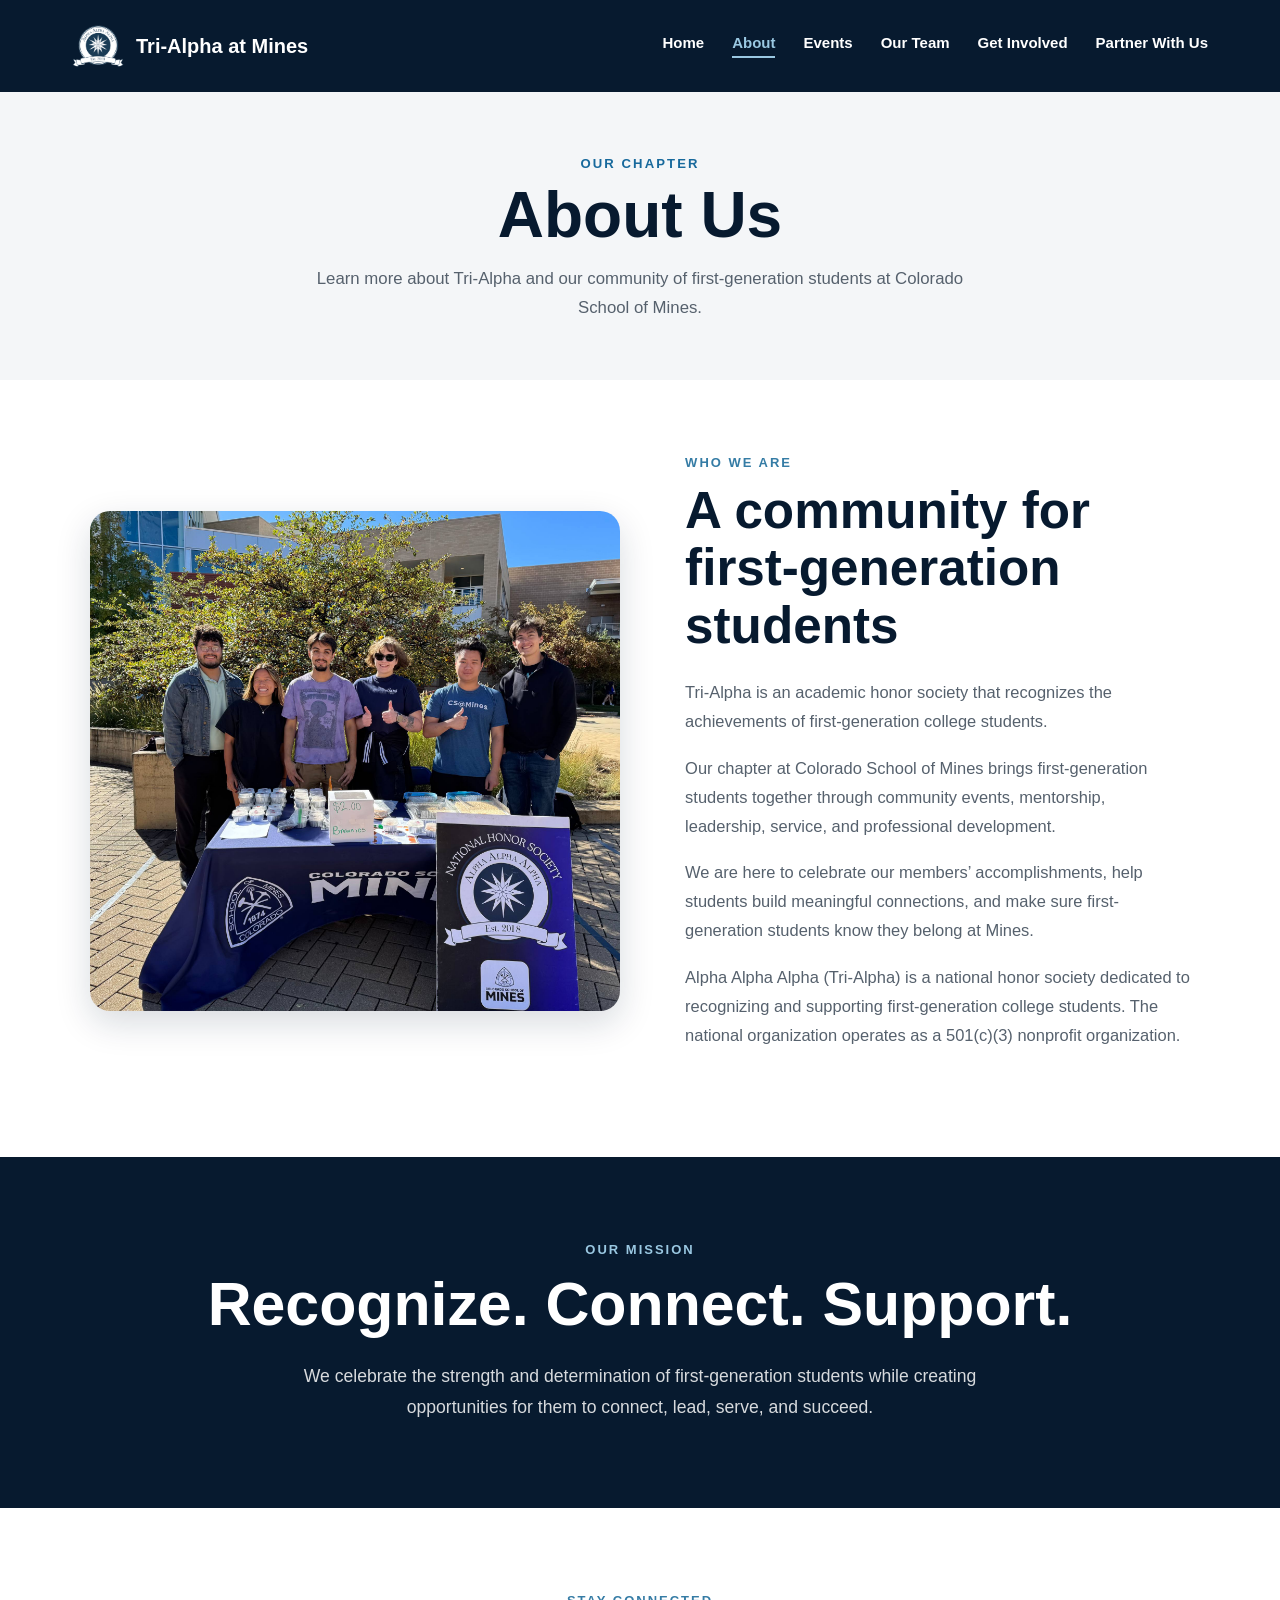
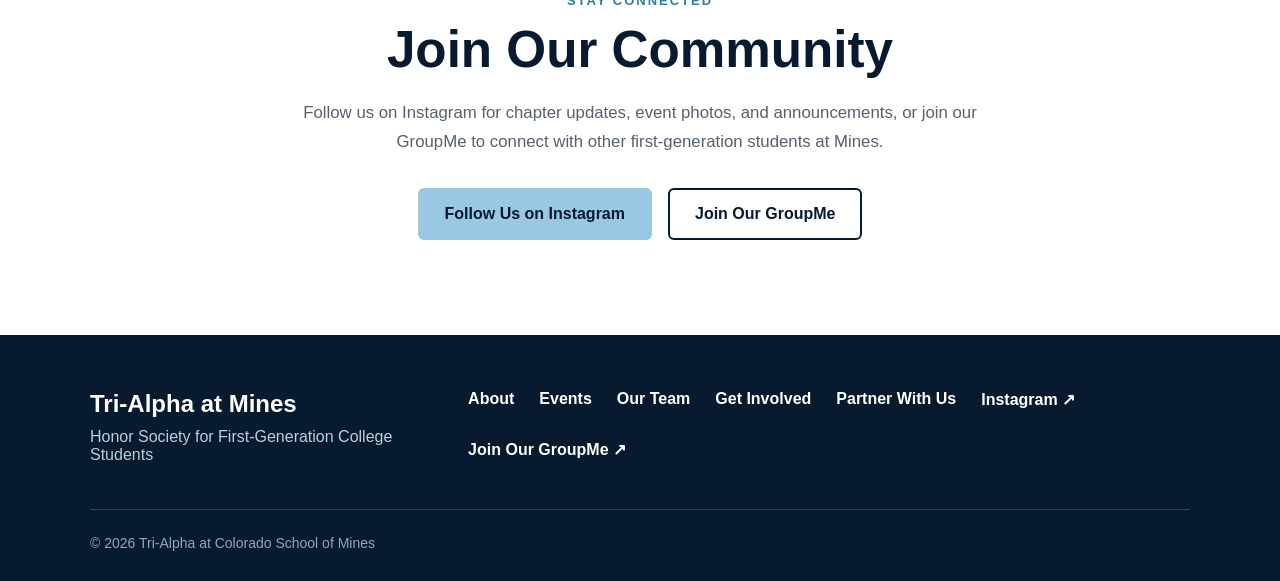
==== about/index.html @ b5d62926 "Add files via upload" ====
<!DOCTYPE html>
<html lang="en">

<head>
    <meta charset="UTF-8">

    <meta
        name="viewport"
        content="width=device-width, initial-scale=1.0"
    >

    <title>About Us | Tri-Alpha at Mines</title>

    <link rel="stylesheet" href="../style.css">

    <link
        rel="icon"
        type="image/png"
        href="../image/tri.alpha.logo.png"
    >
</head>

<body>

    <!-- Navigation -->

    <header class="page-header">

        <nav class="navbar">

            <a class="logo" href="../">
                <img
                    src="../image/tri.alpha.logo.png"
                    alt="Tri-Alpha logo"
                >

                <span>Tri-Alpha at Mines</span>
            </a>

            <div class="nav-links">
                <a href="../">Home</a>

                <a
                    class="active-nav-link"
                    href="../about/"
                >
                    About
                </a>

                <a href="../events/">Events</a>
                <a href="../team/">Our Team</a>
                <a href="../contact/">Get Involved</a>
                <a href="../partner/">Partner With Us</a>
            </div>

        </nav>

    </header>


    <main>

        <!-- Page heading -->

        <section class="team-page-heading">

            <p class="team-page-label">
                Our Chapter
            </p>

            <h1>About Us</h1>

            <p class="team-page-description">
                Learn more about Tri-Alpha and our community of
                first-generation students at Colorado School of Mines.
            </p>

        </section>


        <!-- About Tri-Alpha -->

        <section class="section about-main-section">

            <div class="about-main-grid">

                <div class="about-main-image">

                    <img
                        src="../image/about.jpg"
                        alt="Tri-Alpha members at Colorado School of Mines"
                    >

                </div>


                <div class="about-main-content">

                    <p class="section-label">
                        Who We Are
                    </p>

                    <h2>
                        A community for first-generation students
                    </h2>

                    <p>
                        Tri-Alpha is an academic honor society that
                        recognizes the achievements of first-generation
                        college students.
                    </p>

                    <p>
                        Our chapter at Colorado School of Mines brings
                        first-generation students together through
                        community events, mentorship, leadership,
                        service, and professional development.
                    </p>

                    <p>
                        We are here to celebrate our members’
                        accomplishments, help students build meaningful
                        connections, and make sure first-generation
                        students know they belong at Mines.
                    </p>

                    <p>
                        Alpha Alpha Alpha (Tri-Alpha) is a national honor
                        society dedicated to recognizing and supporting
                        first-generation college students. The national
                        organization operates as a 501(c)(3) nonprofit
                        organization.
                    </p>

                </div>

            </div>

        </section>


        <!-- Mission -->

        <section class="about-mission-section">

            <div class="section about-mission-content">

                <p class="section-label light-label">
                    Our Mission
                </p>

                <h2>
                    Recognize. Connect. Support.
                </h2>

                <p>
                    We celebrate the strength and determination of
                    first-generation students while creating opportunities
                    for them to connect, lead, serve, and succeed.
                </p>

            </div>

        </section>


        <!-- Social links -->

        <section class="section about-connect-section">

            <p class="section-label">
                Stay Connected
            </p>

            <h2>Join Our Community</h2>

            <p>
                Follow us on Instagram for chapter updates, event photos,
                and announcements, or join our GroupMe to connect with
                other first-generation students at Mines.
            </p>

            <div class="about-social-buttons">

                <a
                    class="button primary-button"
                    href="https://www.instagram.com/minestrialpha/"
                    target="_blank"
                    rel="noopener noreferrer"
                >
                    Follow Us on Instagram
                </a>

                <a
                    class="button about-secondary-button"
                    href="https://groupme.com/join_group/110721965/QVAlwVsL"
                    target="_blank"
                    rel="noopener noreferrer"
                >
                    Join Our GroupMe
                </a>

            </div>

        </section>

    </main>


    <!-- Footer -->

    <footer>

        <div class="footer-content">

            <div>

                <h2>Tri-Alpha at Mines</h2>

                <p>
                    Honor Society for First-Generation College Students
                </p>

            </div>

            <div class="footer-links">
                <a href="../about/">About</a>
                <a href="../events/">Events</a>
                <a href="../team/">Our Team</a>
                <a href="../contact/">Get Involved</a>
                <a href="../partner/">Partner With Us</a>

                <a
                    href="https://www.instagram.com/minestrialpha/"
                    target="_blank"
                    rel="noopener noreferrer"
                >
                    Instagram ↗
                </a>

                <a
                    href="https://groupme.com/join_group/110721965/QVAlwVsL"
                    target="_blank"
                    rel="noopener noreferrer"
                >
                    Join Our GroupMe ↗
                </a>
            </div>

        </div>

        <p class="copyright">
            © 2026 Tri-Alpha at Colorado School of Mines
        </p>

    </footer>

</body>

</html>
---- style.css ----
/* Color palette */

:root {
    --dark-navy: #071a2f;
    --navy: #0d2d4f;
    --mines-blue: #174f78;
    --medium-blue: #357ca5;
    --light-blue: #9ac8e2;
    --pale-blue: #eaf3f8;
    --cool-gray: #f4f7f9;
    --dark-text: #13283b;
    --white: #ffffff;
}


/* General styles */

* {
    box-sizing: border-box;
}

html {
    scroll-behavior: smooth;
}

body {
    margin: 0;
    font-family: Arial, Helvetica, sans-serif;
    color: var(--dark-text);
    background-color: var(--white);
}

a {
    color: inherit;
}

.section {
    width: min(1100px, 88%);
    margin: 0 auto;
    padding: 100px 0;
}

.section-label {
    margin: 0 0 12px;
    color: var(--medium-blue);
    font-size: 13px;
    font-weight: bold;
    letter-spacing: 2px;
    text-transform: uppercase;
}

.section-heading {
    margin-bottom: 42px;
}

.section-heading h2 {
    max-width: 760px;
    margin: 0;
    font-size: clamp(34px, 5vw, 54px);
    line-height: 1.1;
}

.section-heading > p:not(.section-label) {
    max-width: 700px;
    margin-top: 20px;
    font-size: 18px;
    line-height: 1.7;
}


/* Hero */

.hero {
    min-height: 100vh;
    color: var(--white);

    background:
        linear-gradient(
            110deg,
            rgba(7, 26, 47, 0.96) 0%,
            rgba(13, 45, 79, 0.88) 55%,
            rgba(23, 79, 120, 0.70) 100%
        ),
        url("image/mainpic.jpg");

    background-size: cover;
    background-position: center;
}


/* Navigation */

.navbar {
    width: min(1200px, 90%);
    margin: 0 auto;
    padding: 28px 0;

    display: flex;
    justify-content: space-between;
    align-items: center;
}

.logo {
    font-size: 20px;
    font-weight: bold;
    text-decoration: none;
}

.nav-links {
    display: flex;
    gap: 28px;
}

.nav-links a {
    padding-bottom: 5px;
    border-bottom: 2px solid transparent;

    font-size: 15px;
    font-weight: bold;
    text-decoration: none;
}

.nav-links a:hover {
    color: var(--light-blue);
    border-bottom-color: var(--light-blue);
}


/* Hero content */

.hero-content {
    width: min(1000px, 88%);
    margin: 0 auto;
    padding: 120px 0 150px;
}

.eyebrow {
    margin: 0 0 18px;
    color: var(--light-blue);
    font-size: 14px;
    font-weight: bold;
    letter-spacing: 2.5px;
    text-transform: uppercase;
}

.hero h1 {
    margin: 0;
    font-size: clamp(70px, 11vw, 130px);
    line-height: 0.9;
}

.hero h2 {
    max-width: 790px;
    margin: 28px 0 20px;
    font-size: clamp(28px, 4vw, 45px);
    line-height: 1.15;
}

.hero-description {
    max-width: 680px;
    margin: 0 0 38px;
    color: #e1edf4;
    font-size: 19px;
    line-height: 1.65;
}


/* Buttons */

.hero-buttons {
    display: flex;
    gap: 15px;
    flex-wrap: wrap;
}

.button {
    display: inline-block;
    padding: 15px 25px;
    border: 2px solid transparent;
    border-radius: 6px;

    font-weight: bold;
    text-decoration: none;

    transition:
        background-color 0.2s,
        color 0.2s,
        border-color 0.2s,
        transform 0.2s;
}

.button:hover {
    transform: translateY(-2px);
}

.primary-button {
    color: var(--dark-navy);
    background-color: var(--light-blue);
}

.primary-button:hover {
    background-color: var(--white);
}

.secondary-button {
    color: var(--white);
    border-color: var(--light-blue);
    background-color: transparent;
}

.secondary-button:hover {
    color: var(--dark-navy);
    background-color: var(--light-blue);
}

.outline-button {
    margin-top: 18px;
    color: var(--white);
    border-color: var(--light-blue);
}

.outline-button:hover {
    color: var(--dark-navy);
    background-color: var(--light-blue);
}


/* Next event */

.event-section {
    padding-top: 110px;
    padding-bottom: 110px;
}

.event-card {
    display: grid;
    grid-template-columns: 130px 1fr;
    gap: 45px;

    padding: 45px;
    border-left: 7px solid var(--medium-blue);
    border-radius: 8px;

    background-color: var(--pale-blue);
}

.event-date {
    min-height: 130px;
    padding: 18px;

    display: flex;
    flex-direction: column;
    justify-content: center;
    align-items: center;

    color: var(--white);
    border-radius: 6px;
    background-color: var(--navy);
}

.event-month {
    color: var(--light-blue);
    font-size: 15px;
    font-weight: bold;
    letter-spacing: 2px;
}

.event-day {
    font-size: 54px;
    font-weight: bold;
    line-height: 1;
}

.event-information h3 {
    margin: 7px 0 12px;
    font-size: 30px;
}

.event-information > p {
    max-width: 700px;
    line-height: 1.65;
}

.event-type {
    margin: 0;
    color: var(--medium-blue);
    font-weight: bold;
}

.event-details {
    font-weight: bold;
}

.text-link {
    display: inline-block;
    margin-top: 12px;

    color: var(--mines-blue);
    font-weight: bold;
    text-decoration: none;
}

.text-link:hover {
    text-decoration: underline;
}


/* About preview */

.about-preview {
    padding: 110px 6%;
    color: var(--white);

    background:
        linear-gradient(
            120deg,
            var(--dark-navy),
            var(--mines-blue)
        );
}

.about-preview-content {
    width: min(1100px, 100%);
    margin: 0 auto;
}

.light-label {
    color: var(--light-blue);
}

.about-preview h2 {
    max-width: 800px;
    margin: 0 0 25px;
    font-size: clamp(38px, 6vw, 62px);
    line-height: 1.1;
}

.about-preview p:not(.section-label) {
    max-width: 760px;
    color: #dceaf2;
    font-size: 19px;
    line-height: 1.75;
}


/* Gallery preview */

.gallery-preview {
    padding-top: 110px;
    padding-bottom: 110px;
}

.photo-grid {
    margin-bottom: 26px;

    display: grid;
    grid-template-columns: 1.3fr 1fr 1fr;
    gap: 18px;
}

.photo-placeholder {
    min-height: 330px;
    padding: 24px;

    display: flex;
    align-items: flex-end;

    color: var(--white);
    border-radius: 8px;
    overflow: hidden;

    font-size: 17px;
    font-weight: bold;
}

.photo-one {
    background:
        linear-gradient(
            145deg,
            var(--navy),
            var(--medium-blue)
        );
}

.photo-two {
    background:
        linear-gradient(
            145deg,
            var(--mines-blue),
            #5a9bbc
        );
}

.photo-three {
    background:
        linear-gradient(
            145deg,
            #1b3f5c,
            var(--light-blue)
        );
}


/* Link cards */

.explore-section {
    background-color: var(--cool-gray);
}

.explore-content {
    padding-top: 110px;
    padding-bottom: 110px;
}

.link-card-grid {
    display: grid;
    grid-template-columns: repeat(3, 1fr);
    gap: 22px;
}

.link-card {
    min-height: 320px;
    padding: 32px;

    display: flex;
    flex-direction: column;

    border: 1px solid #d7e2e9;
    border-radius: 8px;
    background-color: var(--white);

    text-decoration: none;

    transition:
        transform 0.2s,
        box-shadow 0.2s,
        border-color 0.2s;
}

.link-card:hover {
    transform: translateY(-6px);
    border-color: var(--medium-blue);
    box-shadow: 0 16px 35px rgba(7, 26, 47, 0.12);
}

.card-number {
    color: var(--medium-blue);
    font-size: 14px;
    font-weight: bold;
    letter-spacing: 2px;
}

.link-card h3 {
    margin: 28px 0 15px;
    font-size: 27px;
}

.link-card p {
    margin: 0 0 25px;
    color: #4f6272;
    line-height: 1.65;
}

.card-link {
    margin-top: auto;
    color: var(--mines-blue);
    font-weight: bold;
}


/* Footer */

footer {
    padding: 55px 6% 30px;
    color: var(--white);
    background-color: var(--dark-navy);
}

.footer-content {
    width: min(1100px, 100%);
    margin: 0 auto 45px;

    display: flex;
    justify-content: space-between;
    gap: 40px;
}

.footer-content h2 {
    margin: 0 0 10px;
}

.footer-content p {
    margin: 0;
    color: #bdceda;
}

.footer-links {
    display: flex;
    gap: 25px;
    flex-wrap: wrap;
}

.footer-links a {
    font-weight: bold;
    text-decoration: none;
}

.footer-links a:hover {
    color: var(--light-blue);
}

.copyright {
    width: min(1100px, 100%);
    margin: 0 auto;
    padding-top: 25px;

    color: #90a7b8;
    border-top: 1px solid #29445b;

    font-size: 14px;
}


/* Tablet */

@media (max-width: 900px) {

    .nav-links {
        gap: 16px;
    }

    .nav-links a {
        font-size: 13px;
    }

    .photo-grid {
        grid-template-columns: 1fr 1fr;
    }

    .photo-one {
        grid-column: 1 / -1;
    }

    .link-card-grid {
        grid-template-columns: 1fr;
    }

    .link-card {
        min-height: 250px;
    }
}


/* Phone */

@media (max-width: 700px) {

    .section {
        width: 88%;
        padding: 75px 0;
    }

    .navbar {
        padding: 22px 0;
    }

    .nav-links {
        display: none;
    }

    .hero {
        min-height: auto;
    }

    .hero-content {
        padding: 85px 0 105px;
    }

    .hero h1 {
        font-size: 66px;
    }

    .hero h2 {
        font-size: 29px;
    }

    .hero-description {
        font-size: 17px;
    }

    .hero-buttons {
        flex-direction: column;
    }

    .hero-buttons .button {
        width: 100%;
        text-align: center;
    }

    .event-card {
        grid-template-columns: 1fr;
        gap: 25px;
        padding: 28px;
    }

    .event-date {
        width: 105px;
        min-height: 105px;
    }

    .event-day {
        font-size: 44px;
    }

    .about-preview {
        padding: 80px 6%;
    }

    .photo-grid {
        grid-template-columns: 1fr;
    }

    .photo-one {
        grid-column: auto;
    }

    .photo-placeholder {
        min-height: 260px;
    }

    .explore-content {
        width: 88%;
    }

    .link-card {
        min-height: 280px;
    }

    .footer-content {
        flex-direction: column;
    }

    .footer-links {
        flex-direction: column;
        gap: 14px;
    }
}
/* Interior page header */

.page-header {
    color: var(--white);

    background:
        linear-gradient(
            110deg,
            var(--dark-navy),
            var(--navy) 60%,
            var(--mines-blue)
        );
}

.page-header-content {
    width: min(1100px, 88%);
    margin: 0 auto;
    padding: 95px 0 105px;
}

.page-header-content h1 {
    margin: 0 0 24px;

    font-size: clamp(58px, 9vw, 100px);
    line-height: 0.95;
}

.page-header-content > p:not(.eyebrow) {
    max-width: 760px;
    margin: 0;

    color: #dceaf2;

    font-size: 19px;
    line-height: 1.7;
}

.active-nav-link {
    color: var(--light-blue);
    border-bottom-color: var(--light-blue) !important;
}


/* Events page */

.events-page-section {
    padding-top: 110px;
    padding-bottom: 110px;
}

.events-list {
    display: grid;
    gap: 28px;
}

.full-event-card {
    display: grid;
    grid-template-columns: 130px 1fr;
    gap: 45px;

    padding: 45px;

    border: 1px solid #d7e2e9;
    border-left: 7px solid var(--medium-blue);
    border-radius: 8px;

    background-color: var(--white);

    box-shadow: 0 10px 30px rgba(7, 26, 47, 0.07);
}

.full-event-card .event-information h3 {
    margin: 7px 0 12px;

    font-size: clamp(27px, 4vw, 36px);
}

.full-event-card .event-information > p {
    max-width: 760px;

    line-height: 1.7;
}

.event-actions {
    display: flex;
    align-items: center;
    gap: 22px;
    flex-wrap: wrap;

    margin-top: 20px;
}

.event-register-button {
    margin-top: 20px;

    color: var(--white);
    background-color: var(--mines-blue);
}

.event-register-button:hover {
    background-color: var(--dark-navy);
}

.event-actions .event-register-button {
    margin-top: 12px;
}

.past-events-section {
    background-color: var(--cool-gray);
}

.past-events-section .full-event-card {
    box-shadow: none;
}

.no-events-message {
    padding: 42px;

    border: 1px solid #d7e2e9;
    border-radius: 8px;

    background-color: var(--pale-blue);
}

.no-events-message h3 {
    margin: 0 0 12px;

    font-size: 27px;
}

.no-events-message p {
    margin: 0;

    line-height: 1.7;
}


/* Events mailing-list section */

.events-mailing-list {
    padding: 90px 6%;

    color: var(--white);

    background:
        linear-gradient(
            120deg,
            var(--dark-navy),
            var(--mines-blue)
        );
}

.events-mailing-list-content {
    width: min(1100px, 100%);
    margin: 0 auto;

    display: flex;
    justify-content: space-between;
    align-items: center;
    gap: 50px;
}

.events-mailing-list-content h2 {
    max-width: 720px;
    margin: 0 0 18px;

    font-size: clamp(34px, 5vw, 54px);
    line-height: 1.1;
}

.events-mailing-list-content p:not(.section-label) {
    max-width: 720px;
    margin: 0;

    color: #dceaf2;

    font-size: 18px;
    line-height: 1.7;
}

.events-mailing-list-content .button {
    flex-shrink: 0;
}


/* Events page on phones */

@media (max-width: 700px) {

    .page-header-content {
        padding: 70px 0 80px;
    }

    .page-header-content h1 {
        font-size: 60px;
    }

    .page-header-content > p:not(.eyebrow) {
        font-size: 17px;
    }

    .full-event-card {
        grid-template-columns: 1fr;
        gap: 25px;

        padding: 28px;
    }

    .full-event-card .event-date {
        width: 105px;
        min-height: 105px;
    }

    .event-actions {
        align-items: flex-start;
        flex-direction: column;
        gap: 8px;
    }

    .event-register-button {
        width: 100%;

        text-align: center;
    }

    .events-mailing-list {
        padding: 75px 6%;
    }

    .events-mailing-list-content {
        align-items: flex-start;
        flex-direction: column;
    }

    .events-mailing-list-content .button {
        width: 100%;

        text-align: center;
    }
}

/* Event registration page */

.registration-section {
    padding-top: 110px;
    padding-bottom: 120px;

    background-color: var(--cool-gray);
}

.registration-layout {
    display: grid;
    grid-template-columns: minmax(0, 0.85fr) minmax(480px, 1.15fr);
    gap: 80px;
    align-items: start;
}

.registration-introduction {
    padding-top: 35px;
}

.registration-introduction h2 {
    margin: 8px 0 22px;

    color: var(--dark-navy);

    font-size: clamp(38px, 5vw, 58px);
    line-height: 1.08;
}

.registration-introduction > p:not(.section-label) {
    max-width: 520px;
    margin-bottom: 28px;

    color: #425466;

    font-size: 18px;
    line-height: 1.75;
}

.registration-card {
    padding: 48px;

    border: 1px solid #d7e2e9;
    border-top: 7px solid var(--medium-blue);
    border-radius: 10px;

    background-color: var(--white);

    box-shadow: 0 16px 45px rgba(7, 26, 47, 0.1);
}

.form-field {
    margin: 0 0 28px;
    padding: 0;

    border: 0;
}

.form-field label,
.form-field legend {
    display: block;

    margin-bottom: 10px;

    color: var(--dark-navy);

    font-size: 16px;
    font-weight: 700;
}

.form-field input[type="text"],
.form-field input[type="email"] {
    box-sizing: border-box;
    width: 100%;
    padding: 14px 16px;

    color: var(--dark-navy);

    border: 1px solid #aebfca;
    border-radius: 5px;

    background-color: var(--white);

    font: inherit;
    font-size: 17px;
}

.form-field input[type="text"]:focus,
.form-field input[type="email"]:focus {
    border-color: var(--medium-blue);
    outline: 3px solid rgba(0, 119, 182, 0.18);
}

.radio-option,
.checkbox-option {
    display: flex;
    align-items: flex-start;
    gap: 12px;

    color: #32475a;

    cursor: pointer;
}

.radio-option {
    margin: 13px 0;
}

.checkbox-option {
    margin: 5px 0 30px;

    font-size: 15px;
    line-height: 1.6;
}

.radio-option input,
.checkbox-option input {
    width: 19px;
    height: 19px;
    margin: 2px 0 0;

    flex-shrink: 0;

    accent-color: var(--mines-blue);
}

.registration-submit-button {
    width: 100%;
    padding: 16px 24px;

    color: var(--white);
    border: 0;

    background-color: var(--mines-blue);

    font: inherit;
    font-weight: 700;

    cursor: pointer;
}

.registration-submit-button:hover {
    background-color: var(--dark-navy);
}

.registration-submit-button:disabled {
    cursor: wait;
    opacity: 0.7;
}

.form-privacy-note {
    margin: 18px 0 0;

    color: #637686;

    font-size: 13px;
    line-height: 1.6;
    text-align: center;
}

.registration-success {
    padding: 25px 0;

    text-align: center;
}

.success-icon {
    display: grid;
    place-items: center;

    width: 70px;
    height: 70px;
    margin: 0 auto 24px;

    color: var(--white);
    border-radius: 50%;

    background-color: var(--medium-blue);

    font-size: 38px;
    font-weight: 700;
}

.registration-success h2 {
    margin: 0 0 15px;

    color: var(--dark-navy);

    font-size: 38px;
}

.registration-success p {
    max-width: 500px;
    margin: 0 auto 28px;

    color: #425466;

    line-height: 1.7;
}


/* Registration page on phones */

@media (max-width: 850px) {

    .registration-layout {
        grid-template-columns: 1fr;
        gap: 45px;
    }

    .registration-introduction {
        padding-top: 0;
    }
}


@media (max-width: 600px) {

    .registration-section {
        padding-top: 70px;
        padding-bottom: 80px;
    }

    .registration-card {
        padding: 30px 22px;
    }
}

/* Fix registration page width and spacing */

.registration-section {
    box-sizing: border-box;
    width: 100%;
    max-width: none;
    margin: 0;
    padding-left: 32px;
    padding-right: 32px;
}

.registration-layout {
    width: 100%;
    max-width: 1100px;
    margin-left: auto;
    margin-right: auto;
}

/* Contact page */

.contact-section {
    box-sizing: border-box;
    width: 100%;
    max-width: none;
    margin: 0;
    padding: 110px 32px 120px;

    background-color: var(--cool-gray);
}

.contact-layout {
    display: grid;
    grid-template-columns:
        minmax(0, 0.85fr)
        minmax(480px, 1.15fr);

    width: 100%;
    max-width: 1100px;
    margin: 0 auto;
    gap: 80px;
    align-items: start;
}

.contact-introduction {
    padding-top: 35px;
}

.contact-introduction h1 {
    margin: 8px 0 22px;

    color: var(--dark-navy);

    font-size: clamp(38px, 5vw, 58px);
    line-height: 1.08;
}

.contact-introduction > p:not(.section-label) {
    max-width: 520px;
    margin-bottom: 35px;

    color: #425466;

    font-size: 18px;
    line-height: 1.75;
}

.contact-details {
    padding-top: 28px;

    border-top: 1px solid #c9d6de;
}

.contact-details h2 {
    margin: 0 0 16px;

    color: var(--dark-navy);

    font-size: 25px;
}

.contact-details p {
    margin: 0 0 16px;

    color: #425466;

    line-height: 1.65;
}

.contact-email {
    color: var(--mines-blue) !important;

    font-weight: 700;
    overflow-wrap: anywhere;
}

.contact-form-card {
    padding: 48px;

    border: 1px solid #d7e2e9;
    border-top: 7px solid var(--medium-blue);
    border-radius: 10px;

    background-color: var(--white);

    box-shadow: 0 16px 45px rgba(7, 26, 47, 0.1);
}

.contact-form-card .form-field {
    margin: 0 0 28px;
}

.contact-form-card label {
    display: block;

    margin-bottom: 10px;

    color: var(--dark-navy);

    font-size: 16px;
    font-weight: 700;
}

.contact-form-card input,
.contact-form-card select,
.contact-form-card textarea {
    box-sizing: border-box;
    width: 100%;
    padding: 14px 16px;

    color: var(--dark-navy);
    border: 1px solid #aebfca;
    border-radius: 5px;

    background-color: var(--white);

    font: inherit;
    font-size: 17px;
}

.contact-form-card select {
    cursor: pointer;
}

.contact-form-card textarea {
    min-height: 150px;

    line-height: 1.5;
    resize: vertical;
}

.contact-form-card input:focus,
.contact-form-card select:focus,
.contact-form-card textarea:focus {
    border-color: var(--medium-blue);
    outline: 3px solid rgba(0, 119, 182, 0.18);
}

.contact-submit-button {
    width: 100%;
    padding: 16px 24px;

    color: var(--white);
    border: 0;

    background-color: var(--mines-blue);

    font: inherit;
    font-weight: 700;

    cursor: pointer;
}

.contact-submit-button:hover {
    background-color: var(--dark-navy);
}

.contact-submit-button:disabled {
    cursor: wait;
    opacity: 0.7;
}

.contact-success {
    padding: 25px 0;

    text-align: center;
}

.contact-success h2 {
    margin: 0 0 15px;

    color: var(--dark-navy);

    font-size: 38px;
}

.contact-success p {
    max-width: 500px;
    margin: 0 auto 28px;

    color: #425466;

    line-height: 1.7;
}


/* Contact page on smaller screens */

@media (max-width: 850px) {
    .contact-layout {
        grid-template-columns: 1fr;
        gap: 45px;
    }

    .contact-introduction {
        padding-top: 0;
    }
}

@media (max-width: 600px) {
    .contact-section {
        padding: 70px 20px 80px;
    }

    .contact-form-card {
        padding: 30px 22px;
    }
}

.page-header {
    width: 100%;
    background-color: var(--dark-navy);
}

.page-header .navbar {
    min-height: 80px;
}

/* Compact navigation on inner pages */

.page-header {
    position: relative;
    width: 100%;
    min-height: 0 !important;
    height: auto !important;
    padding: 0 !important;

    background: var(--dark-navy) !important;
    background-image: none !important;
}

.page-header::before,
.page-header::after {
    display: none !important;
    content: none !important;
}

.page-header .navbar {
    position: relative !important;
    top: auto !important;
    left: auto !important;

    box-sizing: border-box;
    width: 100%;
    max-width: 1200px;
    min-height: 80px !important;
    height: auto !important;
    margin: 0 auto;
    padding: 20px 32px;
}

.logo {
    display: flex;
    align-items: center;
    gap: 12px;
}

.logo img {
    width: 52px;
    height: 52px;
    object-fit: contain;
}


.team-description {
    margin: 14px 0 0;
    color: #56616d;
    font-size: 0.95rem;
    line-height: 1.6;
}


/* Officer team page */


.team-introduction h1 {
    margin: 8px 0 18px;
    color: var(--dark-navy);
    font-size: clamp(2.5rem, 6vw, 4.5rem);
}

.team-introduction > p:last-child {
    max-width: 700px;
    margin: 0 auto;
    color: #56616d;
    font-size: 1.08rem;
    line-height: 1.7;
}

.team-section {
    padding-top: 60px;
    padding-bottom: 90px;
}

.team-grid {
    display: grid;
    grid-template-columns: repeat(3, 1fr);
    gap: 30px;
}

.team-card {
    overflow: hidden;
    background: white;
    border-radius: 18px;
    box-shadow: 0 8px 28px rgba(10, 29, 55, 0.12);
    transition:
        transform 0.25s ease,
        box-shadow 0.25s ease;
}

.team-card:hover {
    transform: translateY(-6px);
    box-shadow: 0 14px 34px rgba(10, 29, 55, 0.18);
}

.team-card img {
    display: block;
    width: 100%;
    height: 340px;
    object-fit: cover;
    object-position: center top;
}

.team-card-content {
    padding: 24px;
}

.team-role {
    margin: 0 0 7px;
    color: var(--gold);
    font-size: 0.8rem;
    font-weight: 700;
    letter-spacing: 0.12em;
    text-transform: uppercase;
}

.team-card h2 {
    margin: 0;
    color: var(--dark-navy);
    font-size: 1.45rem;
}

.team-description {
    margin: 14px 0 0;
    color: #56616d;
    font-size: 0.95rem;
    line-height: 1.6;
}


@media (max-width: 900px) {

    .team-grid {
        grid-template-columns: repeat(2, 1fr);
    }

}


@media (max-width: 600px) {

    .team-introduction {
        padding: 55px 22px 35px;
    }

    .team-grid {
        grid-template-columns: 1fr;
    }

    .team-card img {
        height: 400px;
    }

}

.team-page-heading {
    display: block;
    width: 100%;
    box-sizing: border-box;
    padding: 64px 24px 58px;
    text-align: center;
    background: #f4f6f8;
}

.team-page-label {
    margin: 0 0 12px;
    color: #17699c;
    font-size: 0.82rem;
    font-weight: 700;
    letter-spacing: 0.16em;
    text-transform: uppercase;
}

.team-page-heading h1 {
    margin: 0 0 18px;
    color: var(--dark-navy);
    font-size: clamp(3rem, 5vw, 4.5rem);
    line-height: 1;
}

.team-page-description {
    max-width: 650px;
    margin: 0 auto;
    color: #56616d;
    font-size: 1.05rem;
    line-height: 1.7;
}

/* About page */

.about-main-section {
    padding-top: 75px;
    padding-bottom: 90px;
}

.about-main-grid {
    display: grid;
    grid-template-columns: 1.05fr 1fr;
    gap: 65px;
    align-items: center;
}

.about-main-image img {
    display: block;
    width: 100%;
    height: 500px;
    object-fit: cover;
    border-radius: 20px;
    box-shadow: 0 12px 35px rgba(10, 29, 55, 0.16);
}

.about-main-content h2 {
    margin: 8px 0 24px;
    color: var(--dark-navy);
    font-size: clamp(2rem, 4vw, 3.2rem);
    line-height: 1.12;
}

.about-main-content p:not(.section-label) {
    margin: 0 0 18px;
    color: #56616d;
    font-size: 1.03rem;
    line-height: 1.75;
}


/* Mission section */

.about-mission-section {
    padding: 85px 24px;
    color: white;
    text-align: center;
    background: var(--dark-navy);
}

.about-mission-content {
    padding-top: 0;
    padding-bottom: 0;
}

.about-mission-content h2 {
    margin: 10px 0 22px;
    color: white;
    font-size: clamp(2.2rem, 5vw, 3.8rem);
}

.about-mission-content > p:last-child {
    max-width: 750px;
    margin: 0 auto;
    color: rgba(255, 255, 255, 0.84);
    font-size: 1.1rem;
    line-height: 1.75;
}


/* Social section */

.about-connect-section {
    padding-top: 85px;
    padding-bottom: 95px;
    text-align: center;
}

.about-connect-section h2 {
    margin: 8px 0 20px;
    color: var(--dark-navy);
    font-size: clamp(2.1rem, 4vw, 3.3rem);
}

.about-connect-section > p:not(.section-label) {
    max-width: 700px;
    margin: 0 auto 32px;
    color: #56616d;
    font-size: 1.05rem;
    line-height: 1.7;
}

.about-social-buttons {
    display: flex;
    justify-content: center;
    gap: 16px;
    flex-wrap: wrap;
}

.about-secondary-button {
    color: var(--dark-navy);
    border: 2px solid var(--dark-navy);
    background: transparent;
}

.about-secondary-button:hover {
    color: white;
    background: var(--dark-navy);
}


/* About page mobile layout */

@media (max-width: 850px) {

    .about-main-grid {
        grid-template-columns: 1fr;
        gap: 40px;
    }

    .about-main-image img {
        height: 430px;
    }

}


@media (max-width: 600px) {

    .about-main-section {
        padding-top: 50px;
        padding-bottom: 65px;
    }

    .about-main-image img {
        height: 330px;
        border-radius: 14px;
    }

    .about-mission-section {
        padding: 65px 22px;
    }

    .about-connect-section {
        padding-top: 65px;
        padding-bottom: 70px;
    }

    .about-social-buttons {
        flex-direction: column;
        align-items: stretch;
    }

}

/* Event highlights */

.event-highlights-grid {
    display: grid;
    grid-template-columns: repeat(2, minmax(0, 1fr));
    gap: 22px;
    margin-top: 45px;
}

.event-highlight {
    position: relative;
    overflow: hidden;
    height: 330px;
    border-radius: 16px;
    background: var(--dark-navy);
    box-shadow: 0 8px 24px rgba(10, 29, 55, 0.14);
}

.event-highlight-wide {
    grid-column: span 2;
    height: 440px;
}

.event-highlight img {
    display: block;
    width: 100%;
    height: 100%;
    object-fit: cover;
    transition: transform 0.4s ease;
}

.event-highlight::after {
    content: "";
    position: absolute;
    inset: 0;
    background: linear-gradient(
        to top,
        rgba(5, 24, 47, 0.82),
        transparent 55%
    );
}

.event-highlight-caption {
    position: absolute;
    z-index: 1;
    right: 28px;
    bottom: 24px;
    left: 28px;
}

.event-highlight-caption h3 {
    margin: 0;
    color: white;
    font-size: 1.4rem;
}

.event-highlight:hover img {
    transform: scale(1.04);
}


@media (max-width: 700px) {

    .event-highlights-grid {
        grid-template-columns: 1fr;
    }

    .event-highlight,
    .event-highlight-wide {
        grid-column: auto;
        height: 300px;
    }

}

/* Homepage community photo grid */

.community-photo {
    position: relative;
    display: block;
    overflow: hidden;
    height: 360px;
    border-radius: 12px;
    background-color: var(--dark-navy);
    text-decoration: none;
}

.community-photo img {
    display: block;
    width: 100%;
    height: 100%;
    object-fit: cover;
    transition: transform 0.35s ease;
}

.community-photo::after {
    content: "";
    position: absolute;
    inset: 0;
    background: linear-gradient(
        to top,
        rgba(5, 24, 47, 0.82),
        transparent 58%
    );
}

.community-photo span {
    position: absolute;
    z-index: 1;
    right: 24px;
    bottom: 22px;
    left: 24px;

    color: white;
    font-size: 1.05rem;
    font-weight: 700;
}

.community-photo:hover img {
    transform: scale(1.04);
}


/* Make the first homepage photo slightly wider */

.photo-grid .community-photo:first-child {
    grid-column: auto;
}


@media (max-width: 900px) {

    .photo-grid .community-photo:first-child {
        grid-column: 1 / -1;
    }

}


@media (max-width: 700px) {

    .community-photo {
        height: 300px;
    }

    .photo-grid .community-photo:first-child {
        grid-column: auto;
    }

}

/* Membership section */

.membership-section {
    padding-top: 110px;
    padding-bottom: 110px;
    background-color: var(--pale-blue);
    box-shadow: 0 0 0 100vmax var(--pale-blue);
    clip-path: inset(0 -100vmax);
}

.membership-section .section-heading {
    max-width: 850px;
}

.membership-grid {
    display: grid;
    grid-template-columns: 1.15fr 0.85fr;
    gap: 24px;
    align-items: stretch;
}

.membership-card,
.community-card {
    padding: 42px;
    border-radius: 10px;
}

.membership-card {
    border: 1px solid #d7e2e9;
    border-top: 7px solid var(--medium-blue);
    background-color: var(--white);
    box-shadow: 0 12px 35px rgba(7, 26, 47, 0.08);
}

.membership-card h3,
.community-card h3 {
    margin: 0 0 18px;
    font-size: 30px;
    line-height: 1.2;
}

.membership-card > p {
    line-height: 1.7;
}

.membership-card ul {
    margin: 24px 0;
    padding-left: 24px;
}

.membership-card li {
    margin-bottom: 14px;
    padding-left: 6px;
    line-height: 1.6;
}

.membership-card li::marker {
    color: var(--medium-blue);
}

.membership-note {
    margin: 26px 0 0;
    padding: 18px 20px;
    border-left: 4px solid var(--light-blue);
    background-color: var(--pale-blue);
    font-size: 15px;
}

.community-card {
    display: flex;
    flex-direction: column;
    align-items: flex-start;
    color: var(--white);
    background:
        linear-gradient(
            145deg,
            var(--dark-navy),
            var(--mines-blue)
        );
}

.community-card .section-label {
    color: var(--light-blue);
}

.community-card p:not(.section-label) {
    margin: 0 0 30px;
    color: #dceaf2;
    font-size: 17px;
    line-height: 1.75;
}

.community-card .button {
    margin-top: auto;
}


/* Membership section on tablets and phones */

@media (max-width: 900px) {

    .membership-grid {
        grid-template-columns: 1fr;
    }
}

@media (max-width: 700px) {

    .membership-section {
        padding-top: 75px;
        padding-bottom: 75px;
    }

    .membership-card,
    .community-card {
        padding: 28px;
    }

    .membership-card h3,
    .community-card h3 {
        font-size: 26px;
    }
}

/* Planned events */

.planned-events-section {
    background-color: var(--pale-blue);
}

.planned-events-content {
    padding-top: 110px;
    padding-bottom: 110px;
}

.planned-events-grid {
    display: grid;
    grid-template-columns: repeat(3, 1fr);
    gap: 24px;
    margin-bottom: 40px;
}

.planned-event-card {
    padding: 34px;
    border: 1px solid #d7e2e9;
    border-top: 6px solid var(--medium-blue);
    border-radius: 10px;
    background-color: var(--white);
    box-shadow: 0 12px 35px rgba(7, 26, 47, 0.07);
}

.planned-event-number {
    display: block;
    margin-bottom: 24px;
    color: var(--medium-blue);
    font-size: 14px;
    font-weight: 700;
    letter-spacing: 0.12em;
}

.planned-event-card h3 {
    margin: 0 0 14px;
    font-size: 23px;
    line-height: 1.25;
}

.planned-event-card p {
    margin: 0;
    line-height: 1.7;
}

.planned-events-partner {
    display: flex;
    align-items: center;
    justify-content: space-between;
    gap: 40px;
    padding: 38px 42px;
    border-radius: 10px;
    color: var(--white);
    background:
        linear-gradient(
            145deg,
            var(--dark-navy),
            var(--mines-blue)
        );
}

.planned-events-partner > div {
    max-width: 700px;
}

.planned-events-partner h3 {
    margin: 0 0 12px;
    font-size: 28px;
}

.planned-events-partner p:not(.section-label) {
    margin: 0;
    color: #dceaf2;
    line-height: 1.7;
}

.planned-events-partner .button {
    flex-shrink: 0;
}


/* Planned events on tablets and phones */

@media (max-width: 900px) {

    .planned-events-grid {
        grid-template-columns: 1fr;
    }

    .planned-events-partner {
        align-items: flex-start;
        flex-direction: column;
    }
}

@media (max-width: 700px) {

    .planned-events-content {
        padding-top: 75px;
        padding-bottom: 75px;
    }

    .planned-event-card,
    .planned-events-partner {
        padding: 28px;
    }

    .planned-events-partner h3 {
        font-size: 25px;
    }
}

/* Partner With Us page */

.partner-intro-section {
    color: var(--white);
    background:
        linear-gradient(
            135deg,
            var(--dark-navy),
            var(--mines-blue)
        );
}

.partner-intro-content {
    padding-top: 90px;
    padding-bottom: 90px;
}

.partner-intro-content h1 {
    max-width: 800px;
    margin: 0 0 22px;
    font-size: clamp(48px, 7vw, 78px);
    line-height: 1.05;
}

.partner-intro-content > p:not(.section-label) {
    max-width: 780px;
    margin: 0;
    color: #dceaf2;
    font-size: 19px;
    line-height: 1.75;
}


/* Partnership options */

.partnership-options-section {
    padding-top: 110px;
    padding-bottom: 110px;
}

.partnership-options-grid {
    display: grid;
    grid-template-columns: repeat(2, 1fr);
    gap: 24px;
}

.partnership-option-card {
    padding: 36px;
    border: 1px solid #d7e2e9;
    border-top: 6px solid var(--medium-blue);
    border-radius: 10px;
    background-color: var(--white);
    box-shadow: 0 12px 35px rgba(7, 26, 47, 0.07);
}

.partnership-option-number {
    display: block;
    margin-bottom: 24px;
    color: var(--medium-blue);
    font-size: 14px;
    font-weight: 700;
    letter-spacing: 0.12em;
}

.partnership-option-card h3 {
    margin: 0 0 14px;
    font-size: 25px;
    line-height: 1.25;
}

.partnership-option-card p {
    margin: 0;
    line-height: 1.7;
}


/* Partnership form */

.partner-form-section {
    color: var(--white);
    background:
        linear-gradient(
            145deg,
            var(--dark-navy),
            var(--mines-blue)
        );
}

.partner-form-layout {
    display: grid;
    grid-template-columns: 0.8fr 1.2fr;
    gap: 70px;
    align-items: start;
    padding-top: 110px;
    padding-bottom: 110px;
}

.partner-form-introduction {
    position: sticky;
    top: 40px;
}

.partner-form-introduction h2 {
    margin: 0 0 22px;
    font-size: 42px;
    line-height: 1.15;
}

.partner-form-introduction > p:not(.section-label) {
    color: #dceaf2;
    font-size: 17px;
    line-height: 1.75;
}

.partner-contact-details {
    margin-top: 42px;
    padding-top: 30px;
    border-top: 1px solid rgba(255, 255, 255, 0.2);
}

.partner-contact-details h3 {
    margin: 0 0 12px;
    font-size:  24px;
}

.partner-contact-details p {
    color: #dceaf2;
    line-height: 1.7;
}

.partner-contact-details .contact-email {
    color: var(--white);
}


/* Partner page on tablets and phones */

@media (max-width: 900px) {

    .partnership-options-grid,
    .partner-form-layout {
        grid-template-columns: 1fr;
    }

    .partner-form-layout {
        gap: 45px;
    }

    .partner-form-introduction {
        position: static;
    }
}

@media (max-width: 700px) {

    .partner-intro-content {
        padding-top: 70px;
        padding-bottom: 70px;
    }

    .partnership-options-section,
    .partner-form-layout {
        padding-top: 75px;
        padding-bottom: 75px;
    }

    .partnership-option-card {
        padding: 28px;
    }

    .partner-form-introduction h2 {
        font-size: 34px;
    }
}

.partner-contact-details .contact-email {
    color: #8fd3f4 !important;
}
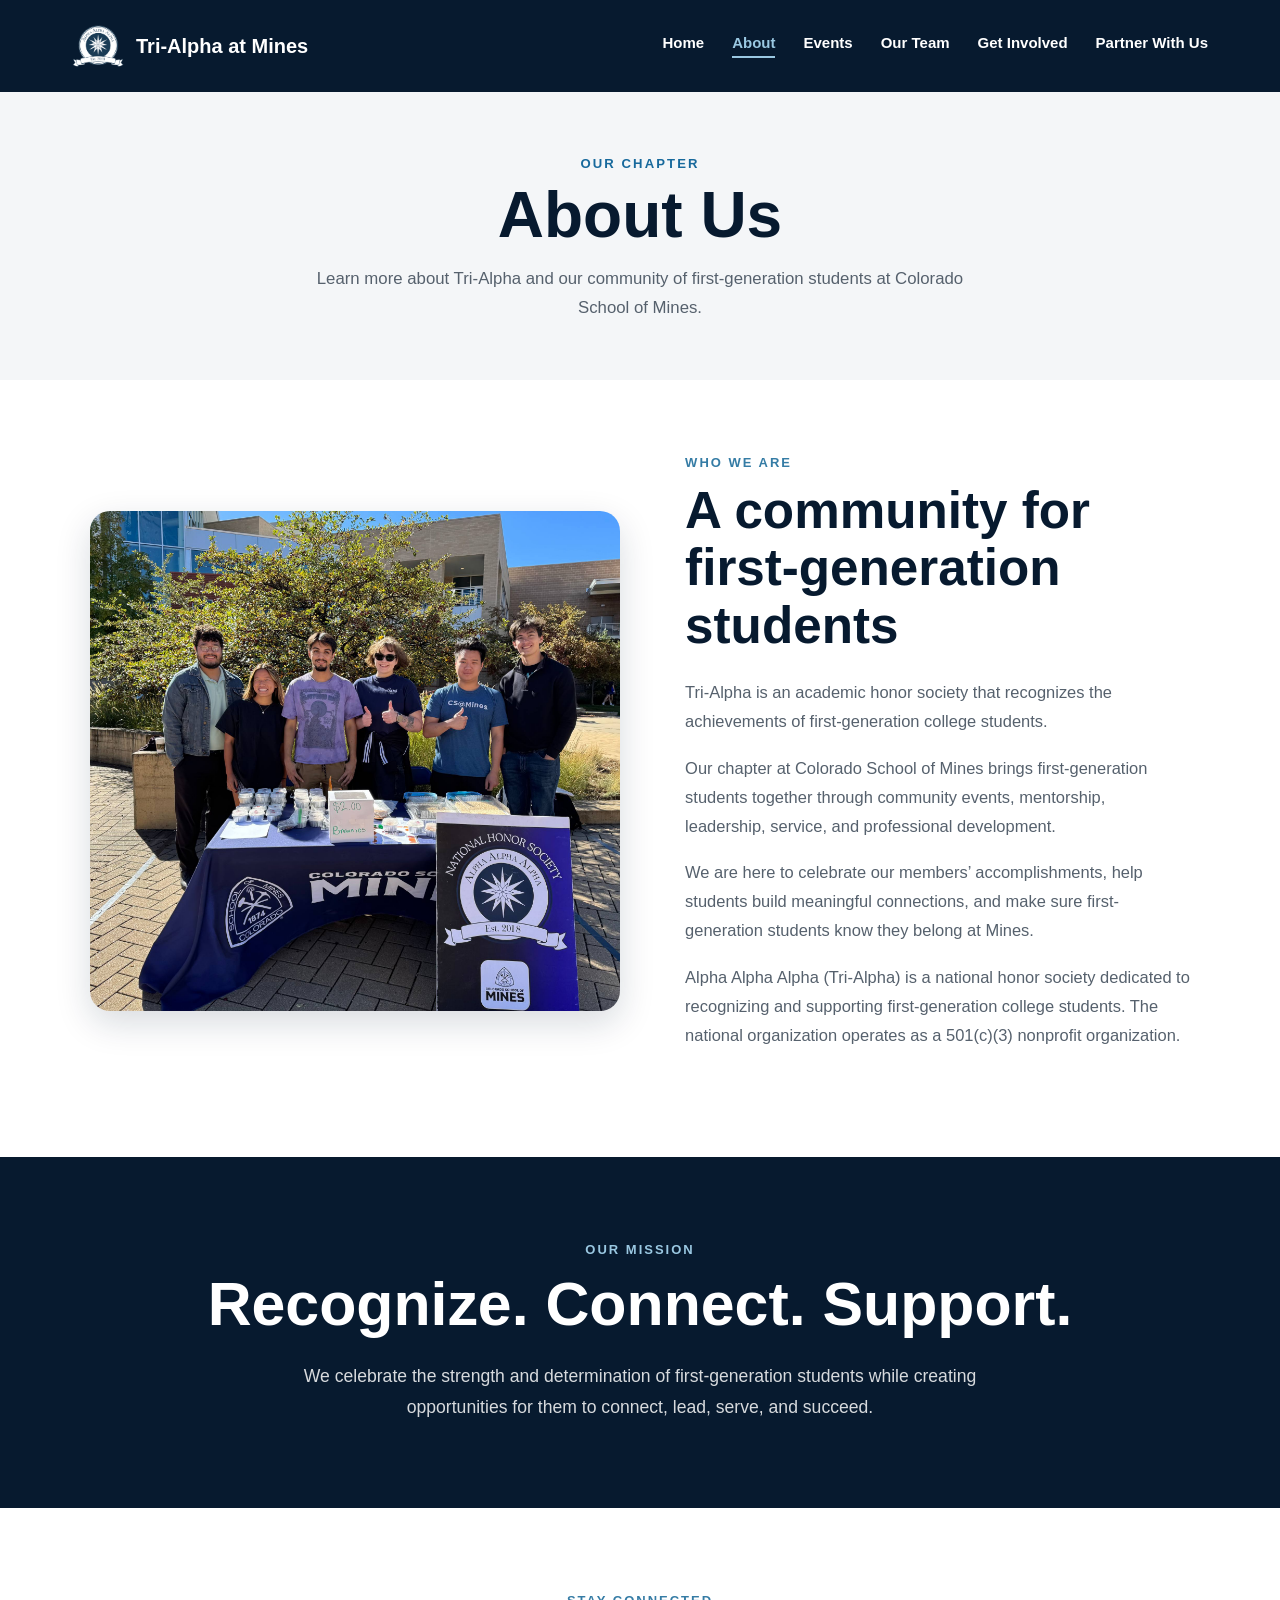
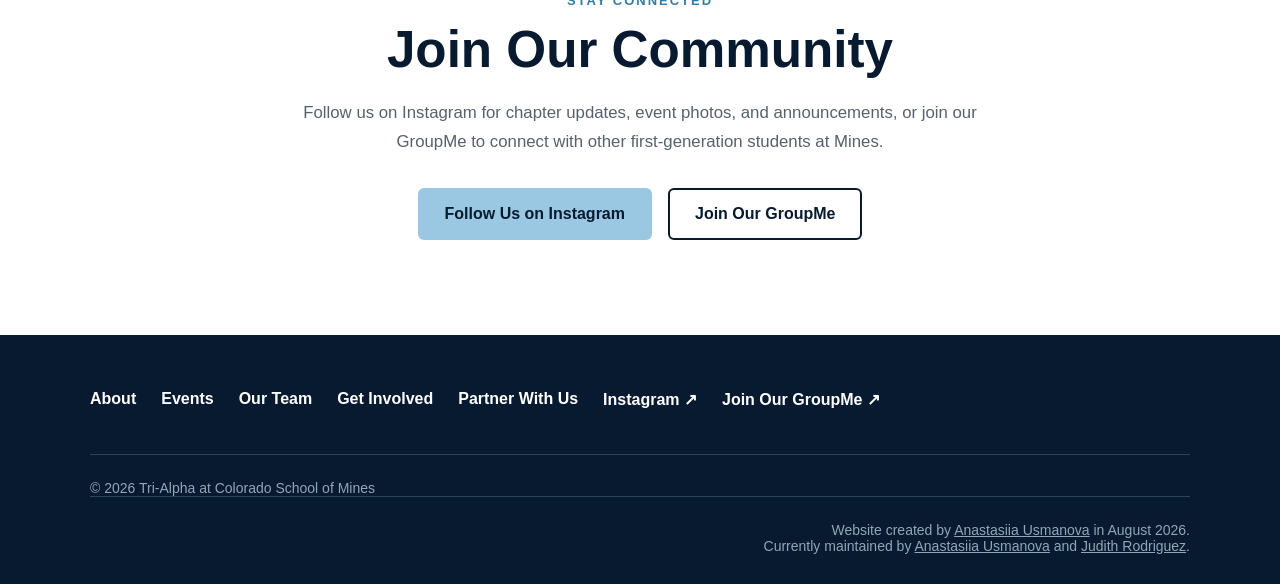
==== commit 540f397d: "Update index.html" ====
--- a/about/index.html
+++ b/about/index.html
@@ -213,15 +213,6 @@
 
         <div class="footer-content">
 
-            <div>
-
-                <h2>Tri-Alpha at Mines</h2>
-
-                <p>
-                    Honor Society for First-Generation College Students
-                </p>
-
-            </div>
 
             <div class="footer-links">
                 <a href="../about/">About</a>
@@ -253,8 +244,13 @@
             © 2026 Tri-Alpha at Colorado School of Mines
         </p>
 
+        <p class="copyright" style="text-align: right;">
+            Website created by <a href="https://www.linkedin.com/in/ausmanova/" target="_blank">Anastasiia Usmanova</a> in August 2026.<br>
+            Currently maintained by <a href="https://www.linkedin.com/in/ausmanova/" target="_blank">Anastasiia Usmanova</a>  and <a href="https://www.linkedin.com/in/judinitzia/" target="_blank">Judith Rodriguez</a>.
+        </p>
+
     </footer>
 
 </body>
 
-</html>+</html>
--- a/style.css
+++ b/style.css
@@ -2260,3 +2260,108 @@
 .partner-contact-details .contact-email {
     color: #8fd3f4 !important;
 }
+
+
+.team-name-link {
+    color: inherit;
+    text-decoration: none;
+}
+
+.team-name-link:hover {
+    color: #c69214;
+    text-decoration: underline;
+}
+
+.team-major {
+    margin: 0.45rem 0 1.25rem;
+    color: #5f6872;
+    font-size: 0.95rem;
+    font-weight: 600;
+    line-height: 1.35;
+}
+
+.founding-president-card {
+    border: 2px solid #c69214;
+}
+
+.previous-officers-section {
+    margin-top: 5rem;
+    padding-top: 3rem;
+    border-top: 1px solid #d9dee5;
+}
+
+.previous-officers-section > h2 {
+    margin: 0.5rem 0 2rem;
+    color: #172235;
+    font-size: 2rem;
+}
+
+.previous-officers-grid {
+    display: grid;
+    grid-template-columns: repeat(3, minmax(0, 1fr));
+    gap: 2rem;
+}
+
+@media (max-width: 900px) {
+    .previous-officers-grid {
+        grid-template-columns: repeat(2, minmax(0, 1fr));
+    }
+}
+
+@media (max-width: 600px) {
+    .previous-officers-section {
+        margin-top: 3rem;
+        padding-top: 2rem;
+    }
+
+    .previous-officers-grid {
+        grid-template-columns: 1fr;
+    }
+}
+
+.sponsors-section {
+    padding: 0;
+    background: #f5f7fa;
+}
+
+.sponsors-section > .section {
+    padding-top: 4rem;
+    padding-bottom: 4rem;
+}
+
+.sponsors-heading {
+    max-width: 900px;
+    margin-bottom: 2rem;
+}
+
+.sponsors-heading h2 {
+    margin: 0.65rem 0 1rem;
+    font-size: clamp(2.5rem, 4vw, 3.5rem);
+    line-height: 1.1;
+}
+
+.sponsors-heading > p:last-child {
+    max-width: 850px;
+    margin: 0;
+    font-size: 1.25rem;
+    line-height: 1.55;
+}
+
+@media (max-width: 600px) {
+    .sponsors-section > .section {
+        padding-top: 3rem;
+        padding-bottom: 3rem;
+    }
+
+    .sponsors-heading h2 {
+        font-size: 2.25rem;
+    }
+
+    .sponsors-heading > p:last-child {
+        font-size: 1.1rem;
+    }
+
+    .sponsors-grid {
+        grid-template-columns: 1fr;
+    }
+}
